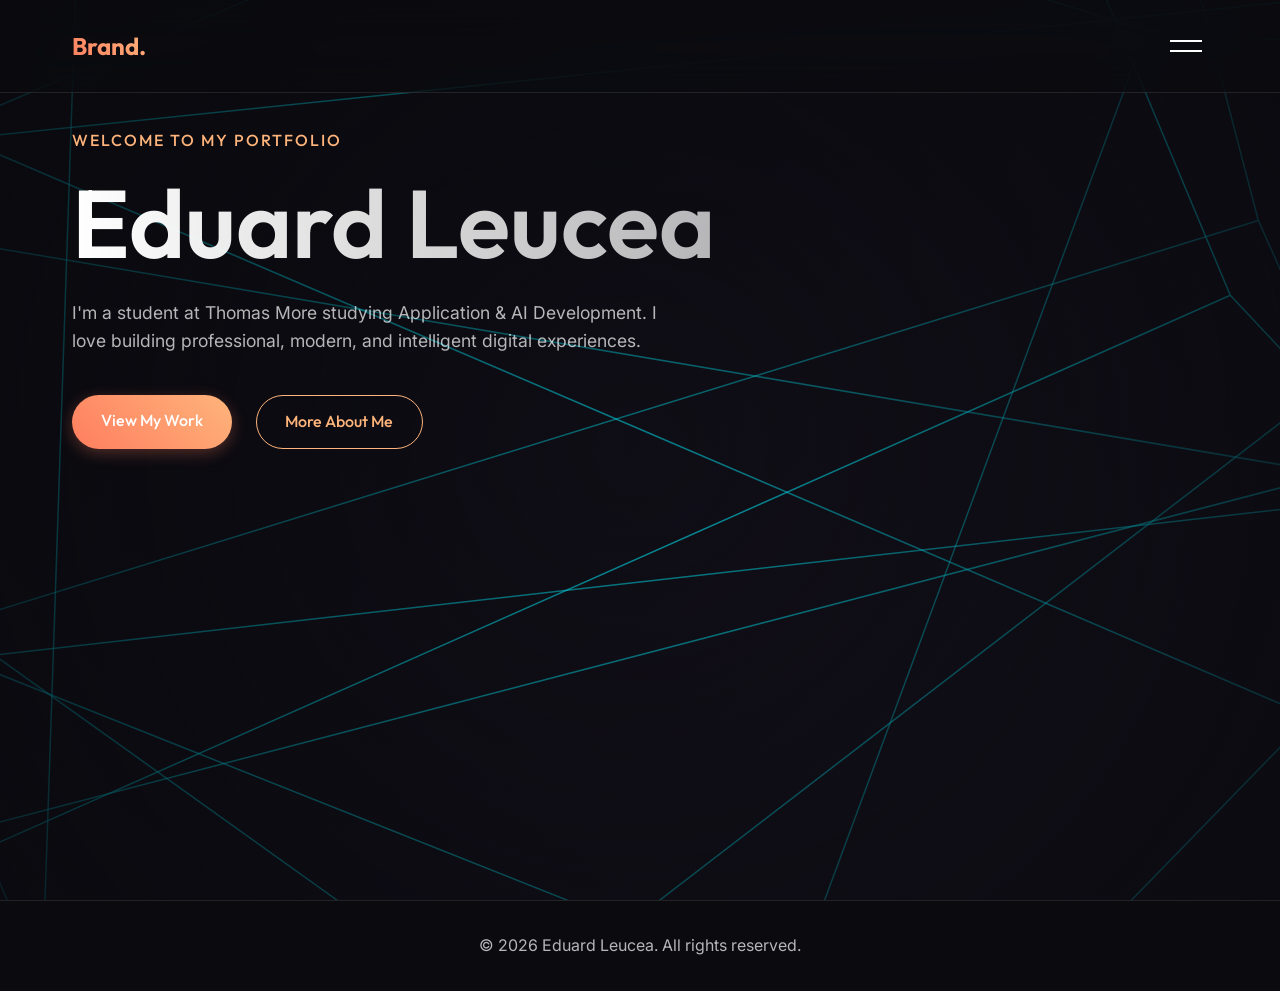
==== index.html @ afcef1eb "feat: replace custom cursor with interactive 3D cube background animation" ====
<!DOCTYPE html>
<html lang="en">

<head>
    <meta charset="UTF-8">
    <meta name="viewport" content="width=device-width, initial-scale=1.0">
    <title>Personal Portfolio</title>
    <!-- Google Fonts -->
    <link rel="preconnect" href="https://fonts.googleapis.com">
    <link rel="preconnect" href="https://fonts.gstatic.com" crossorigin>
    <link
        href="https://fonts.googleapis.com/css2?family=Outfit:wght@300;400;500;600;700&family=Inter:wght@400;500&display=swap"
        rel="stylesheet">
    <!-- CSS -->
    <link rel="stylesheet" href="gradient-bg.css">
    <link rel="stylesheet" href="style.css">
</head>

<body>
    <!-- Animated Background -->
    <div class="bg-overlay"></div>

    <nav class="glass-nav">
        <div class="nav-content">
            <span class="logo">Brand.</span>
            <button class="menu-toggle" aria-label="Toggle Menu">
                <span class="line"></span>
                <span class="line"></span>
            </button>
        </div>
    </nav>

    <!-- Fullscreen Menu Overlay -->
    <nav class="fullscreen-menu">
        <ul class="fullscreen-nav-links">
            <li><a href="./index.html" class="active">Home</a></li>
            <li><a href="./about.html">About Me</a></li>
            <li><a href="./projects.html">Projects</a></li>
            <li><a href="./cv.html">CV</a></li>
            <li><a href="./contact.html">Contact Me</a></li>
        </ul>
    </nav>

    <main>
        <!-- Cinematic Hero -->
        <section class="hero cinematic-hero">
            <div class="hero-content">
                <span class="hero-tagline">Welcome to my portfolio</span>
                <h1 class="hero-title">Eduard Leucea</h1>
                <p class="hero-description">I'm a student at Thomas More studying Application & AI Development. I love
                    building professional, modern, and intelligent digital experiences.</p>
                <div class="hero-actions">
                    <a href="./projects.html" class="btn btn-primary">View My Work</a>
                    <a href="./about.html" class="btn btn-secondary">More About Me</a>
                </div>
            </div>
        </section>
    </main>

    <footer class="glass-footer">
        <p>&copy; 2026 Eduard Leucea. All rights reserved.</p>
    </footer>

    <!-- Scripts -->
    <script>
        const menuToggle = document.querySelector('.menu-toggle');
        const fullscreenMenu = document.querySelector('.fullscreen-menu');

        if (menuToggle && fullscreenMenu) {
            menuToggle.addEventListener('click', () => {
                menuToggle.classList.toggle('active');
                fullscreenMenu.classList.toggle('active');
                document.body.classList.toggle('menu-open');
            });
        }
    </script>
    <!-- Custom Background Canvas and Collision Logic -->
    <script src="./background.js"></script>
</body>

</html>
---- gradient-bg.css ----
/* Background Canvas & Overlay */
#bg-canvas {
    position: fixed;
    top: 0;
    left: 0;
    width: 100vw;
    height: 100vh;
    z-index: 0;
    pointer-events: none;
    /* Soft fallback gradient */
    background: linear-gradient(135deg, #0a0a0f 0%, #15111c 100%);
}

.bg-overlay {
    position: fixed;
    top: 0;
    left: 0;
    width: 100vw;
    height: 100vh;
    z-index: 1;
    pointer-events: none;
    background: radial-gradient(circle at center, transparent 0%, rgba(10, 10, 15, 0.8) 100%);
}
---- style.css ----
:root {
    /* Warmer accent colors */
    --accent-primary: #ff7e5f;
    --accent-secondary: #feb47b;
    --text-main: #ffffff;
    --text-muted: rgba(255, 255, 255, 0.7);
    --bg-dark: #0a0a0f;

    /* Glassmorphism */
    --glass-bg: rgba(20, 20, 25, 0.4);
    --glass-border: rgba(255, 255, 255, 0.1);
    --glass-shadow: 0 8px 32px 0 rgba(0, 0, 0, 0.37);

    /* Typography */
    --font-heading: 'Outfit', sans-serif;
    --font-body: 'Inter', sans-serif;
}

* {
    margin: 0;
    padding: 0;
    box-sizing: border-box;
}

body {
    background-color: var(--bg-dark);
    color: var(--text-main);
    font-family: var(--font-body);
    line-height: 1.6;
    overflow-x: hidden;
    position: relative;
}

/* Typography Base */
h1,
h2,
h3,
h4,
.logo {
    font-family: var(--font-heading);
    font-weight: 600;
}

a {
    text-decoration: none;
    color: inherit;
    transition: all 0.3s ease;
}

/* Glass Panels */
.glass-panel {
    background: var(--glass-bg);
    backdrop-filter: blur(16px);
    -webkit-backdrop-filter: blur(16px);
    border: 1px solid var(--glass-border);
    border-radius: 24px;
    box-shadow: var(--glass-shadow);
    padding: 3rem;
    transition: transform 0.3s ease, border-color 0.3s ease;
}

.glass-panel:hover {
    border-color: rgba(255, 255, 255, 0.2);
}

/* Nav */
.glass-nav {
    position: fixed;
    top: 0;
    left: 0;
    width: 100%;
    z-index: 100;
    background: rgba(10, 10, 15, 0.5);
    backdrop-filter: blur(20px);
    border-bottom: 1px solid var(--glass-border);
}

.nav-content {
    max-width: 1200px;
    margin: 0 auto;
    padding: 1.5rem 2rem;
    display: flex;
    justify-content: space-between;
    align-items: center;
}

.logo {
    font-size: 1.5rem;
    font-weight: 700;
    background: linear-gradient(45deg, var(--accent-primary), var(--accent-secondary));
    -webkit-background-clip: text;
    background-clip: text;
    -webkit-text-fill-color: transparent;
}

/* Menu Toggle Button */
.menu-toggle {
    display: flex;
    flex-direction: column;
    justify-content: center;
    align-items: center;
    width: 44px;
    height: 44px;
    background: transparent;
    border: none;
    cursor: pointer;
    z-index: 1000;
    gap: 8px;
}

.menu-toggle .line {
    width: 32px;
    height: 2px;
    background-color: var(--text-main);
    transition: transform 0.4s cubic-bezier(0.4, 0, 0.2, 1), background-color 0.3s ease;
    transform-origin: center;
}

.menu-toggle:hover .line:first-child {
    transform: translateY(-2px);
}

.menu-toggle:hover .line:last-child {
    transform: translateY(2px);
}

.menu-toggle.active .line {
    background-color: var(--accent-primary);
}

.menu-toggle.active .line:first-child {
    transform: translateY(5px) rotate(45deg);
}

.menu-toggle.active .line:last-child {
    transform: translateY(-5px) rotate(-45deg);
}

/* Fullscreen Menu */
.fullscreen-menu {
    position: fixed;
    top: 0;
    left: 0;
    width: 100%;
    height: 100vh;
    background: rgba(10, 10, 15, 0.98);
    backdrop-filter: blur(25px);
    -webkit-backdrop-filter: blur(25px);
    z-index: 99;
    display: flex;
    align-items: center;
    justify-content: center;
    opacity: 0;
    visibility: hidden;
    transition: opacity 0.5s ease, visibility 0.5s ease;
}

.fullscreen-menu.active {
    opacity: 1;
    visibility: visible;
}

.fullscreen-nav-links {
    list-style: none;
    text-align: center;
    display: flex;
    flex-direction: column;
    gap: 3rem;
}

.fullscreen-nav-links a {
    font-size: 3.5rem;
    font-family: var(--font-heading);
    font-weight: 700;
    color: var(--text-main);
    text-transform: uppercase;
    letter-spacing: 2px;
    position: relative;
    display: inline-block;
    transition: transform 0.4s cubic-bezier(0.4, 0, 0.2, 1), color 0.3s ease;
}

.fullscreen-nav-links a:hover,
.fullscreen-nav-links a.active {
    color: var(--accent-secondary);
    transform: translateY(-5px) scale(1.05);
}

.fullscreen-nav-links a.active {
    text-decoration: underline;
    text-decoration-color: var(--accent-primary);
    text-underline-offset: 8px;
}

/* Prevent scroll when menu open */
body.menu-open {
    overflow: hidden;
}

/* Buttons */
.btn {
    display: inline-block;
    padding: 0.8rem 1.8rem;
    border-radius: 50px;
    font-weight: 500;
    font-family: var(--font-heading);
    cursor: pointer;
}

.btn-primary {
    background: linear-gradient(45deg, var(--accent-primary), var(--accent-secondary));
    color: #fff;
    border: none;
    box-shadow: 0 4px 15px rgba(255, 126, 95, 0.3);
}

.btn-primary:hover {
    transform: translateY(-2px);
    box-shadow: 0 6px 20px rgba(255, 126, 95, 0.5);
}

.btn-secondary {
    background: transparent;
    border: 1px solid var(--accent-secondary);
    color: var(--accent-secondary);
}

.btn-secondary:hover {
    background: rgba(254, 180, 123, 0.1);
    transform: translateY(-2px);
}

.btn-large {
    padding: 1rem 2.5rem;
    font-size: 1.1rem;
}

/* Main Layout */
main {
    max-width: 1200px;
    margin: 0 auto;
    padding: 0 2rem;
    position: relative;
    z-index: 10;
}

.section-header {
    margin-bottom: 3rem;
    text-align: center;
}

.section-header h2 {
    font-size: 2.5rem;
    margin-bottom: 0.5rem;
}

.underline {
    height: 3px;
    width: 60px;
    background: linear-gradient(90deg, var(--accent-primary), var(--accent-secondary));
    margin: 0 auto;
    border-radius: 3px;
}

/* Hero Section */
.hero {
    min-height: 100vh;
    display: flex;
    align-items: flex-start;
    justify-content: flex-start;
    padding-top: 8rem;
}

.hero-content {
    max-width: 800px;
    text-align: left;
}

.hero-tagline {
    display: block;
    color: var(--accent-secondary);
    font-family: var(--font-heading);
    font-weight: 500;
    letter-spacing: 2px;
    margin-bottom: 1rem;
    text-transform: uppercase;
}

.hero-title {
    font-size: clamp(3.5rem, 8vw, 6rem);
    line-height: 1.1;
    margin-bottom: 1.5rem;
    background: linear-gradient(to right, #ffffff, var(--text-muted));
    -webkit-background-clip: text;
    background-clip: text;
    -webkit-text-fill-color: transparent;
}

.hero-description {
    font-size: 1.1rem;
    color: var(--text-muted);
    margin-bottom: 2.5rem;
    max-width: 600px;
}

.hero-actions {
    display: flex;
    gap: 1.5rem;
    justify-content: flex-start;
}

/* Highlight Strip */
.highlight-strip {
    display: flex;
    justify-content: space-around;
    padding: 2rem;
    margin: -3rem auto 5rem;
    max-width: 900px;
    border-radius: 16px;
    position: relative;
    z-index: 20;
}

.stat {
    text-align: center;
}

.stat-number {
    display: block;
    font-size: 2.5rem;
    font-family: var(--font-heading);
    font-weight: 700;
    color: var(--accent-secondary);
}

.stat-label {
    font-size: 0.9rem;
    color: var(--text-muted);
    text-transform: uppercase;
    letter-spacing: 1px;
}

/* Elevated About Section */
.elevated-section {
    padding: 6rem 0;
}

.about-content {
    display: grid;
    grid-template-columns: 1fr 1fr;
    gap: 4rem;
    align-items: center;
}

.about-text h3 {
    font-size: 2rem;
    margin-bottom: 1.5rem;
    color: #fff;
}

.about-text p {
    color: var(--text-muted);
    margin-bottom: 1rem;
}

.about-image-placeholder {
    aspect-ratio: 4/5;
    background: linear-gradient(135deg, rgba(255, 126, 95, 0.2) 0%, rgba(254, 180, 123, 0.2) 100%);
    border-radius: 16px;
    border: 1px solid var(--glass-border);
    display: flex;
    align-items: center;
    justify-content: center;
    color: var(--accent-secondary);
    font-family: var(--font-heading);
    font-size: 1.2rem;
}

/* Projects Grid */
.projects {
    padding: 6rem 0;
}

.projects-grid {
    display: grid;
    grid-template-columns: repeat(auto-fit, minmax(300px, 1fr));
    gap: 2.5rem;
}

.project-card {
    padding: 0;
    overflow: hidden;
    display: flex;
    flex-direction: column;
}

.project-card:hover {
    transform: translateY(-10px);
}

.project-image {
    height: 200px;
    width: 100%;
}

.project-info {
    padding: 2rem;
    flex-grow: 1;
    display: flex;
    flex-direction: column;
}

.project-info h3 {
    font-size: 1.5rem;
    margin-bottom: 0.5rem;
}

.project-info p {
    color: var(--text-muted);
    font-size: 0.95rem;
    margin-bottom: 1.5rem;
    flex-grow: 1;
}

.project-link {
    color: var(--accent-secondary);
    font-family: var(--font-heading);
    font-weight: 500;
    font-size: 0.9rem;
}

.project-link:hover {
    color: var(--accent-primary);
}

/* Contact Block */
.contact {
    padding-bottom: 8rem;
}

.contact-block {
    text-align: center;
    max-width: 700px;
    margin: 0 auto;
    padding: 4rem 2rem;
}

.contact-block h2 {
    font-size: 2.5rem;
    margin-bottom: 1rem;
}

.contact-block p {
    color: var(--text-muted);
    font-size: 1.1rem;
}

/* Contact Form */
.contact-form {
    margin-top: 3rem;
    text-align: left;
    display: flex;
    flex-direction: column;
    gap: 1.5rem;
}

.form-group {
    display: flex;
    flex-direction: column;
    gap: 0.5rem;
}

.form-group label {
    font-family: var(--font-heading);
    font-weight: 500;
    color: var(--text-main);
    font-size: 0.95rem;
}

.form-group input,
.form-group textarea {
    width: 100%;
    padding: 1rem;
    background: rgba(255, 255, 255, 0.05);
    border: 1px solid var(--glass-border);
    border-radius: 12px;
    color: var(--text-main);
    font-family: var(--font-body);
    font-size: 1rem;
    transition: border-color 0.3s ease, background 0.3s ease;
}

.form-group input:focus,
.form-group textarea:focus {
    outline: none;
    border-color: var(--accent-primary);
    background: rgba(255, 255, 255, 0.1);
}

.form-group input::placeholder,
.form-group textarea::placeholder {
    color: var(--text-muted);
    opacity: 0.5;
}

.form-feedback {
    margin-top: 1rem;
    font-size: 0.95rem;
    font-weight: 500;
    text-align: center;
    min-height: 1.5rem;
}

.form-feedback.success {
    color: #4ade80;
}

.form-feedback.error {
    color: #f87171;
}

#contact-submit {
    margin-top: 1rem;
    width: 100%;
}

/* Footer */
.glass-footer {
    text-align: center;
    padding: 2rem;
    border-top: 1px solid var(--glass-border);
    position: relative;
    z-index: 10;
    color: var(--text-muted);
}

/* CV Section */
.cv-section {
    padding: 10rem 0 4rem;
}

.cv-container {
    max-width: 900px;
    margin: 0 auto;
}

.cv-header {
    display: flex;
    justify-content: space-between;
    align-items: center;
    margin-bottom: 3rem;
    border-bottom: 2px solid var(--glass-border);
    padding-bottom: 2rem;
}

.cv-header h1 {
    font-size: 3rem;
    background: linear-gradient(to right, #ffffff, var(--text-muted));
    -webkit-background-clip: text;
    background-clip: text;
    -webkit-text-fill-color: transparent;
}

.cv-grid {
    display: grid;
    grid-template-columns: 1fr 2fr;
    gap: 4rem;
}

.cv-column h3 {
    font-size: 1.5rem;
    margin-bottom: 1.5rem;
    color: var(--accent-primary);
    border-bottom: 1px solid var(--glass-border);
    padding-bottom: 0.5rem;
}

.cv-item {
    margin-bottom: 2rem;
}

.cv-item h4 {
    font-size: 1.2rem;
    color: var(--text-main);
}

.cv-item span.date {
    display: block;
    font-size: 0.9rem;
    color: var(--accent-secondary);
    margin-bottom: 0.5rem;
}

.cv-item p,
.cv-item ul {
    color: var(--text-muted);
    font-size: 0.95rem;
}

.cv-item ul {
    list-style-position: inside;
    margin-top: 0.5rem;
}

/* Page Headers (About, Projects, Contact) */
.page-header {
    padding-top: 10rem;
    padding-bottom: 2rem;
    text-align: center;
}

.page-header h1 {
    font-size: 3.5rem;
    margin-bottom: 0.5rem;
    background: linear-gradient(to right, #ffffff, var(--text-muted));
    -webkit-background-clip: text;
    background-clip: text;
    -webkit-text-fill-color: transparent;
}

/* Responsive */
@media (max-width: 768px) {
    .fullscreen-nav-links a {
        font-size: 2.5rem;
    }

    .hero-actions {
        flex-direction: column;
    }

    .highlight-strip {
        flex-direction: column;
        gap: 2rem;
    }

    .about-content {
        grid-template-columns: 1fr;
    }

    .glass-panel {
        padding: 2rem;
    }
}
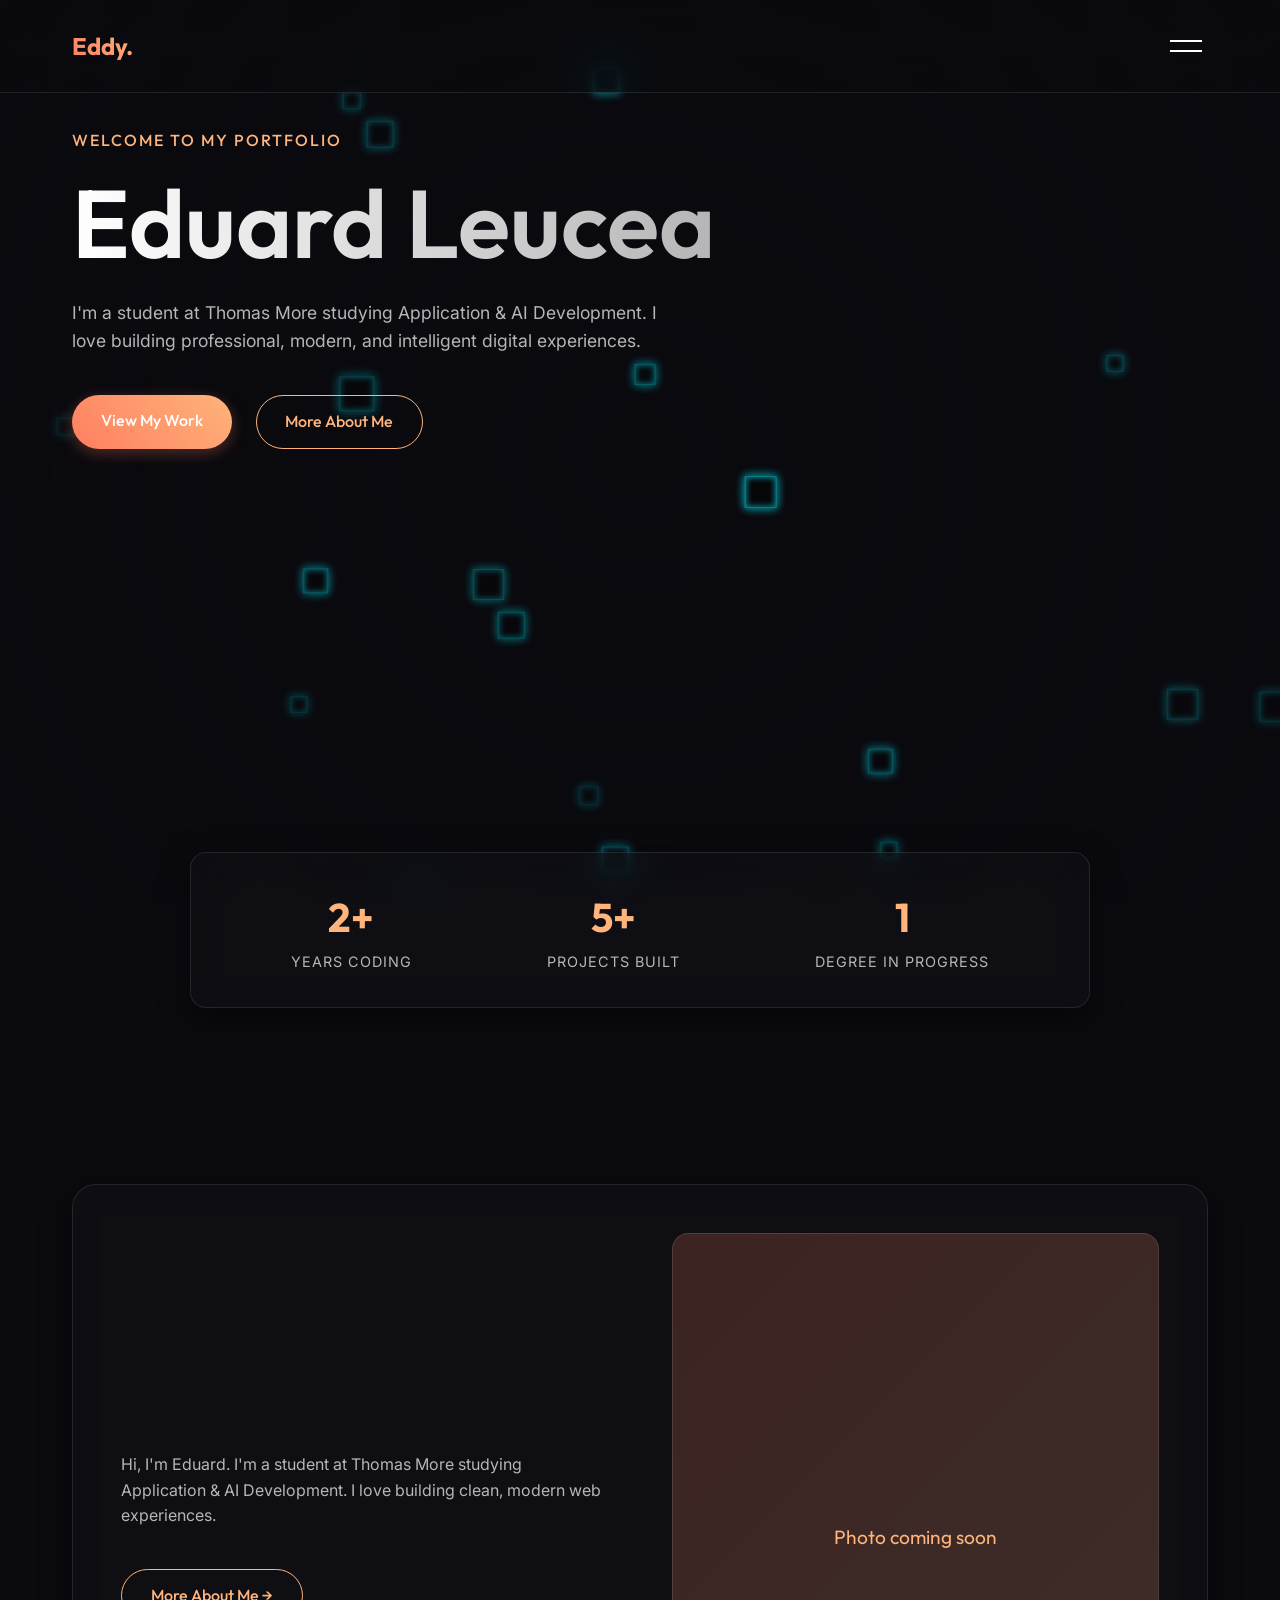
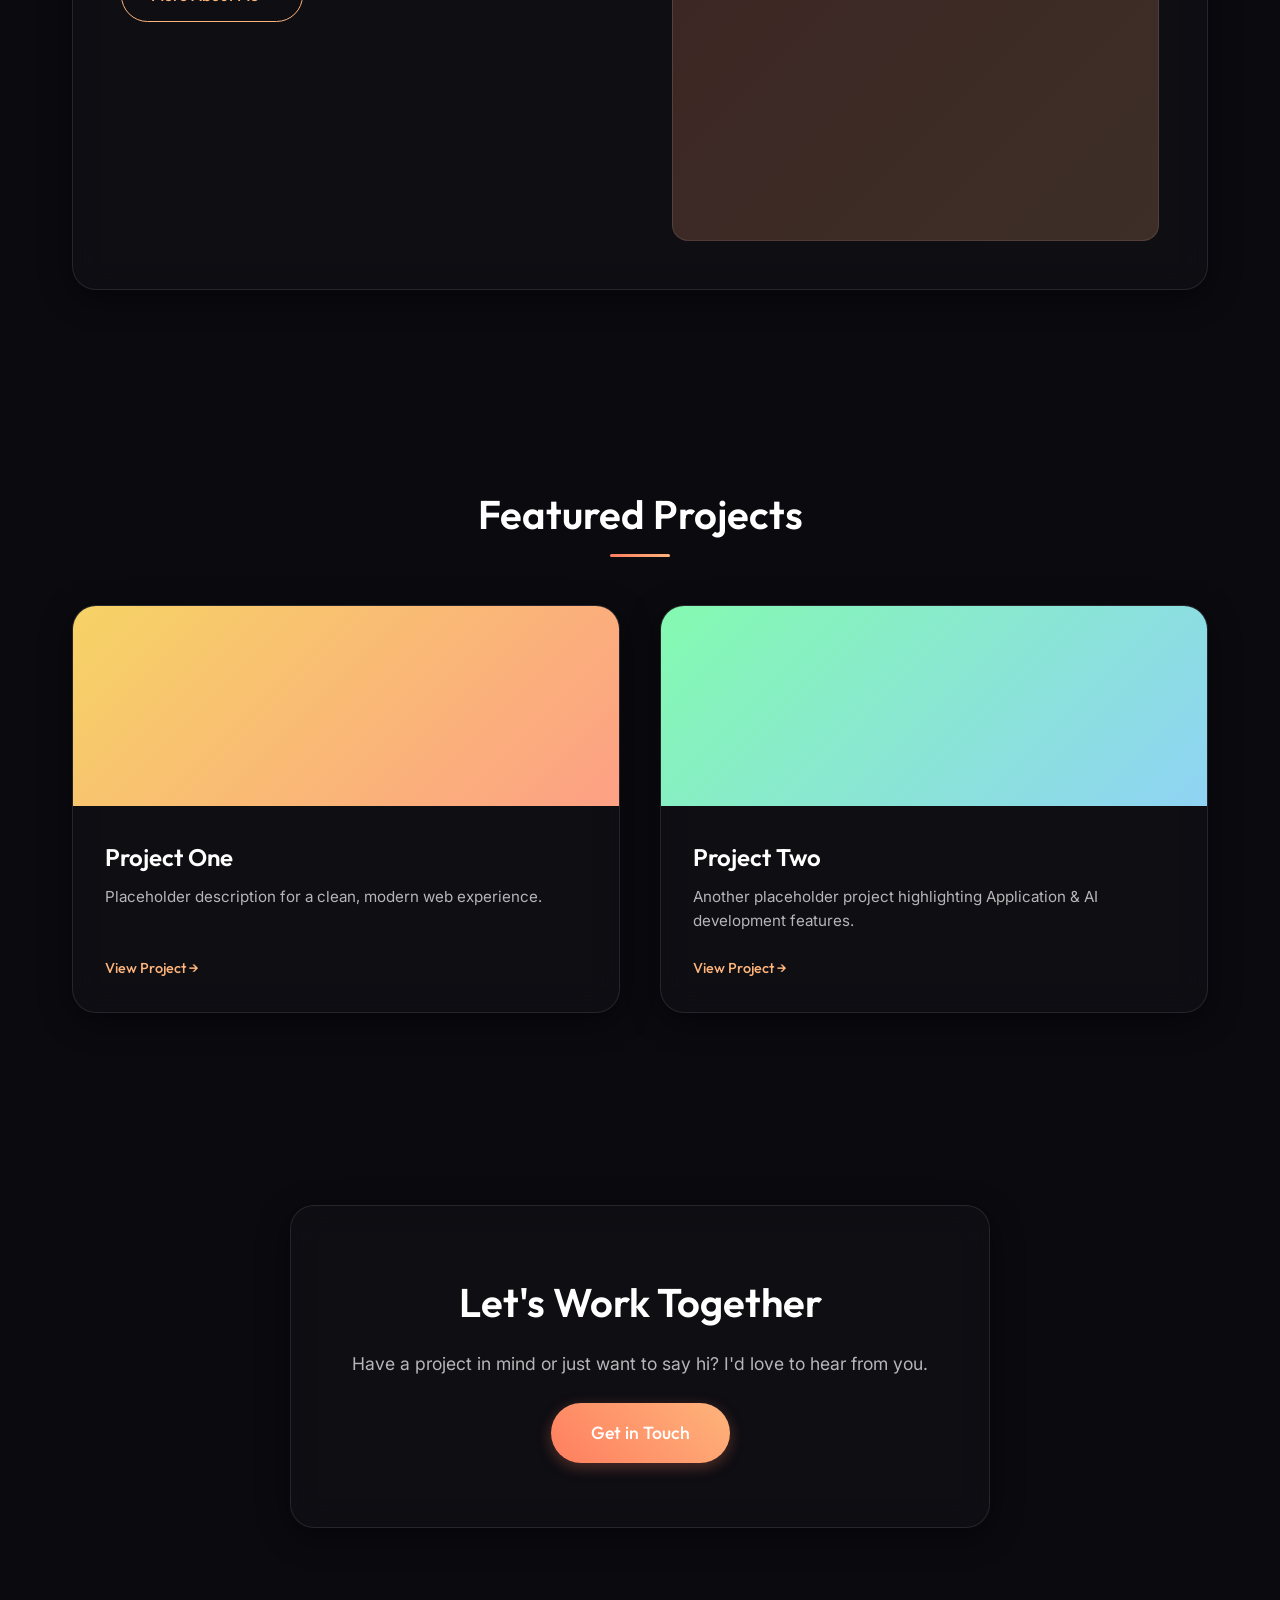
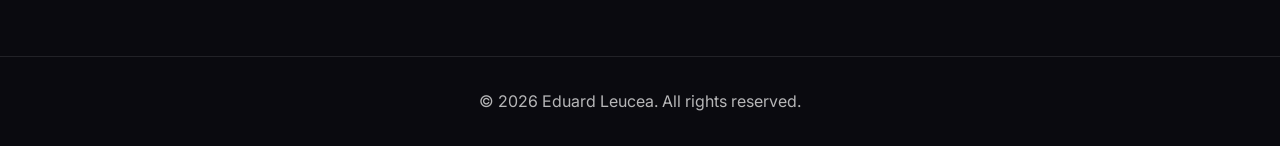
==== commit 865f16dc: "feat: update branding and add highlight, about, project, and contact sections to index page" ====
--- a/index.html
+++ b/index.html
@@ -22,7 +22,7 @@
 
     <nav class="glass-nav">
         <div class="nav-content">
-            <span class="logo">Brand.</span>
+            <span class="logo">Eddy.</span>
             <button class="menu-toggle" aria-label="Toggle Menu">
                 <span class="line"></span>
                 <span class="line"></span>
@@ -55,6 +55,72 @@
                 </div>
             </div>
         </section>
+
+        <!-- Highlight Strip -->
+        <section class="highlight-strip glass-panel">
+            <div class="stat">
+                <span class="stat-number">2+</span>
+                <span class="stat-label">Years Coding</span>
+            </div>
+            <div class="stat">
+                <span class="stat-number">5+</span>
+                <span class="stat-label">Projects Built</span>
+            </div>
+            <div class="stat">
+                <span class="stat-number">1</span>
+                <span class="stat-label">Degree in Progress</span>
+            </div>
+        </section>
+
+        <!-- Elevated About Section -->
+        <section class="about elevated-section">
+            <div class="about-content glass-panel">
+                <div class="about-text">
+                    <p>Hi, I'm Eduard. I'm a student at Thomas More studying Application & AI Development. I love building clean, modern web experiences.</p>
+                    <a href="./about.html" class="btn btn-secondary" style="margin-top: 1.5rem;">More About Me →</a>
+                </div>
+                <div class="about-image-placeholder">
+                    <span>Photo coming soon</span>
+                </div>
+            </div>
+        </section>
+
+        <!-- Richer Project Cards -->
+        <section class="projects">
+            <div class="section-header">
+                <h2>Featured Projects</h2>
+                <div class="underline"></div>
+            </div>
+            <div class="projects-grid">
+                <article class="project-card glass-panel">
+                    <div class="project-image" style="background: linear-gradient(135deg, #f6d365 0%, #fda085 100%);">
+                    </div>
+                    <div class="project-info">
+                        <h3>Project One</h3>
+                        <p>Placeholder description for a clean, modern web experience.</p>
+                        <a href="./projects.html" class="project-link">View Project →</a>
+                    </div>
+                </article>
+                <article class="project-card glass-panel">
+                    <div class="project-image" style="background: linear-gradient(135deg, #84fab0 0%, #8fd3f4 100%);">
+                    </div>
+                    <div class="project-info">
+                        <h3>Project Two</h3>
+                        <p>Another placeholder project highlighting Application & AI development features.</p>
+                        <a href="./projects.html" class="project-link">View Project →</a>
+                    </div>
+                </article>
+            </div>
+        </section>
+
+        <!-- Cleaner Contact Block -->
+        <section class="contact elevated-section">
+            <div class="contact-block glass-panel">
+                <h2>Let's Work Together</h2>
+                <p>Have a project in mind or just want to say hi? I'd love to hear from you.</p>
+                <a href="./contact.html" class="btn btn-primary btn-large" style="display: inline-block; margin-top: 1.5rem; text-decoration: none;">Get in Touch</a>
+            </div>
+        </section>
     </main>
 
     <footer class="glass-footer">
--- a/style.css
+++ b/style.css
@@ -640,4 +640,56 @@
     .glass-panel {
         padding: 2rem;
     }
+}
+
+/* Background Falling Cubes */
+.falling-cube-wrapper {
+    position: absolute; /* Controlled by translate3d */
+    pointer-events: none;
+    transform-style: preserve-3d;
+    will-change: transform;
+    /* Opacity set dynamically in JS */
+    transition: opacity 0.3s ease;
+}
+
+.cube-scaler {
+    width: 100%;
+    height: 100%;
+    transform-style: preserve-3d;
+    /* Smooth zoom on touch */
+    transition: transform 0.3s cubic-bezier(0.175, 0.885, 0.32, 1.275);
+}
+
+.falling-cube-wrapper.pulsing .cube-scaler {
+    transform: scale(2.0); /* Pulse expansion size */
+}
+
+.cube-rotator {
+    width: 100%;
+    height: 100%;
+    position: relative;
+    transform-style: preserve-3d;
+    animation: rotateCube linear infinite;
+}
+
+.cube-face {
+    position: absolute;
+    width: 100%;
+    height: 100%;
+    border: 1.5px solid #00f0ff;
+    box-shadow: 0 0 10px #00f0ff, inset 0 0 6px #00f0ff;
+    background: rgba(0, 0, 0, 0.4);
+}
+
+/* 3D Sides positioned dynamically based on size */
+.cube-face.front  { transform: rotateY(0deg) translateZ(var(--tz)); }
+.cube-face.back   { transform: rotateY(180deg) translateZ(var(--tz)); }
+.cube-face.right  { transform: rotateY(90deg) translateZ(var(--tz)); }
+.cube-face.left   { transform: rotateY(-90deg) translateZ(var(--tz)); }
+.cube-face.top    { transform: rotateX(90deg) translateZ(var(--tz)); }
+.cube-face.bottom { transform: rotateX(-90deg) translateZ(var(--tz)); }
+
+@keyframes rotateCube {
+    0% { transform: rotateX(0deg) rotateY(0deg); }
+    100% { transform: rotateX(360deg) rotateY(360deg); }
 }
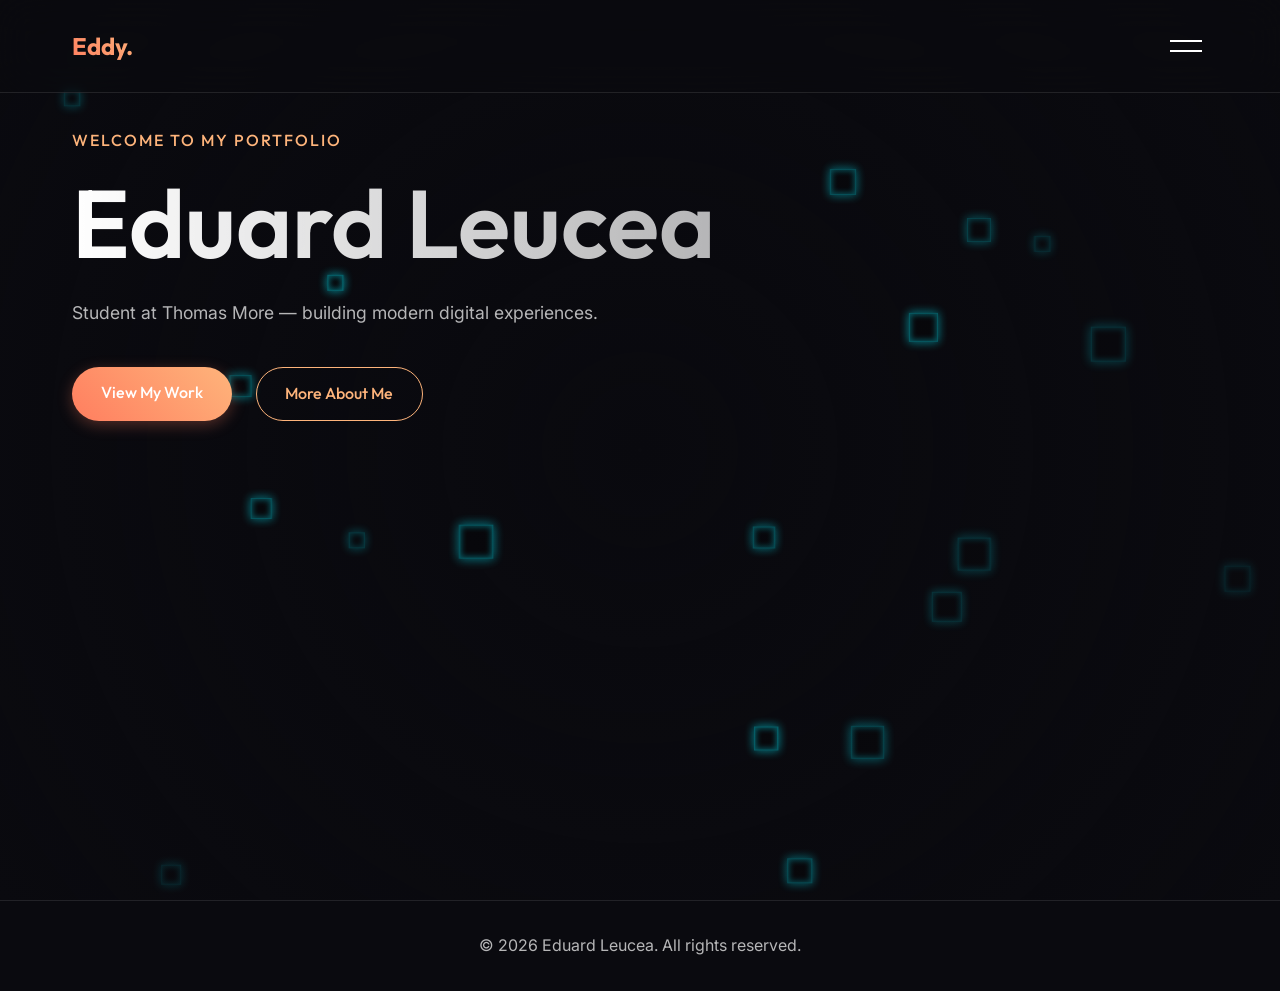
==== commit faf5dd3d: "refactor: simplify hero section and remove redundant content blocks from index page" ====
--- a/index.html
+++ b/index.html
@@ -45,80 +45,13 @@
         <!-- Cinematic Hero -->
         <section class="hero cinematic-hero">
             <div class="hero-content">
-                <span class="hero-tagline">Welcome to my portfolio</span>
+                <span class="hero-tagline">WELCOME TO MY PORTFOLIO</span>
                 <h1 class="hero-title">Eduard Leucea</h1>
-                <p class="hero-description">I'm a student at Thomas More studying Application & AI Development. I love
-                    building professional, modern, and intelligent digital experiences.</p>
+                <p class="hero-description">Student at Thomas More — building modern digital experiences.</p>
                 <div class="hero-actions">
                     <a href="./projects.html" class="btn btn-primary">View My Work</a>
                     <a href="./about.html" class="btn btn-secondary">More About Me</a>
                 </div>
-            </div>
-        </section>
-
-        <!-- Highlight Strip -->
-        <section class="highlight-strip glass-panel">
-            <div class="stat">
-                <span class="stat-number">2+</span>
-                <span class="stat-label">Years Coding</span>
-            </div>
-            <div class="stat">
-                <span class="stat-number">5+</span>
-                <span class="stat-label">Projects Built</span>
-            </div>
-            <div class="stat">
-                <span class="stat-number">1</span>
-                <span class="stat-label">Degree in Progress</span>
-            </div>
-        </section>
-
-        <!-- Elevated About Section -->
-        <section class="about elevated-section">
-            <div class="about-content glass-panel">
-                <div class="about-text">
-                    <p>Hi, I'm Eduard. I'm a student at Thomas More studying Application & AI Development. I love building clean, modern web experiences.</p>
-                    <a href="./about.html" class="btn btn-secondary" style="margin-top: 1.5rem;">More About Me →</a>
-                </div>
-                <div class="about-image-placeholder">
-                    <span>Photo coming soon</span>
-                </div>
-            </div>
-        </section>
-
-        <!-- Richer Project Cards -->
-        <section class="projects">
-            <div class="section-header">
-                <h2>Featured Projects</h2>
-                <div class="underline"></div>
-            </div>
-            <div class="projects-grid">
-                <article class="project-card glass-panel">
-                    <div class="project-image" style="background: linear-gradient(135deg, #f6d365 0%, #fda085 100%);">
-                    </div>
-                    <div class="project-info">
-                        <h3>Project One</h3>
-                        <p>Placeholder description for a clean, modern web experience.</p>
-                        <a href="./projects.html" class="project-link">View Project →</a>
-                    </div>
-                </article>
-                <article class="project-card glass-panel">
-                    <div class="project-image" style="background: linear-gradient(135deg, #84fab0 0%, #8fd3f4 100%);">
-                    </div>
-                    <div class="project-info">
-                        <h3>Project Two</h3>
-                        <p>Another placeholder project highlighting Application & AI development features.</p>
-                        <a href="./projects.html" class="project-link">View Project →</a>
-                    </div>
-                </article>
-            </div>
-        </section>
-
-        <!-- Cleaner Contact Block -->
-        <section class="contact elevated-section">
-            <div class="contact-block glass-panel">
-                <h2>Let's Work Together</h2>
-                <p>Have a project in mind or just want to say hi? I'd love to hear from you.</p>
-                <a href="./contact.html" class="btn btn-primary btn-large" style="display: inline-block; margin-top: 1.5rem; text-decoration: none;">Get in Touch</a>
             </div>
         </section>
     </main>
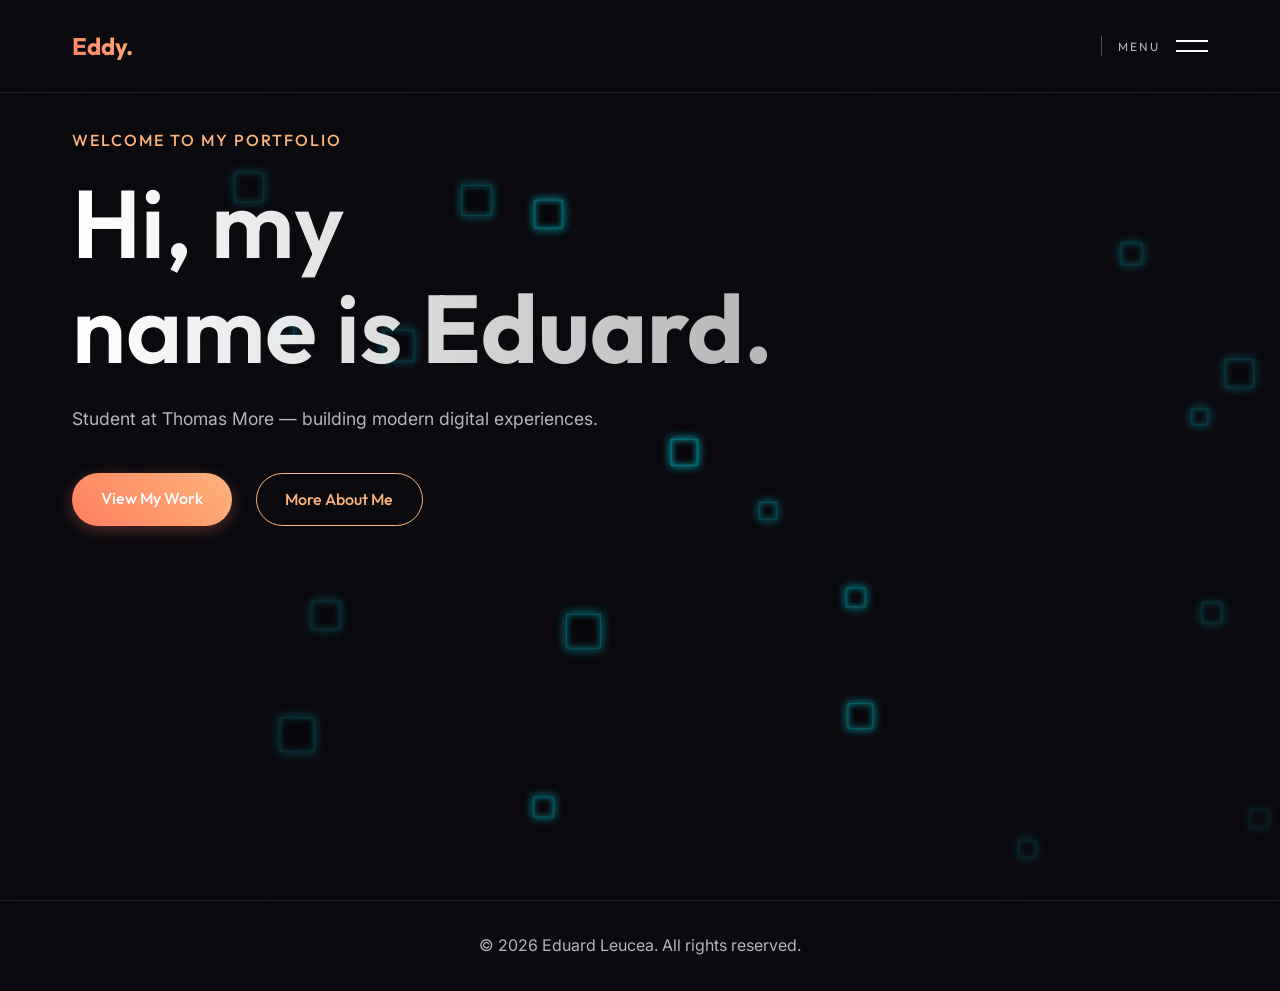
==== commit dd306cd1: "feat: redesign navigation menu toggle with label and update hero section title" ====
--- a/index.html
+++ b/index.html
@@ -24,8 +24,12 @@
         <div class="nav-content">
             <span class="logo">Eddy.</span>
             <button class="menu-toggle" aria-label="Toggle Menu">
-                <span class="line"></span>
-                <span class="line"></span>
+                <span class="menu-divider"></span>
+                <span class="menu-label">MENU</span>
+                <div class="hamburger-lines">
+                    <span class="line"></span>
+                    <span class="line"></span>
+                </div>
             </button>
         </div>
     </nav>
@@ -46,7 +50,7 @@
         <section class="hero cinematic-hero">
             <div class="hero-content">
                 <span class="hero-tagline">WELCOME TO MY PORTFOLIO</span>
-                <h1 class="hero-title">Eduard Leucea</h1>
+                <h1 class="hero-title">Hi, my<br>name is <span style="color: var(--accent-secondary); font-weight: 700;">Eduard.</span></h1>
                 <p class="hero-description">Student at Thomas More — building modern digital experiences.</p>
                 <div class="hero-actions">
                     <a href="./projects.html" class="btn btn-primary">View My Work</a>
--- a/style.css
+++ b/style.css
@@ -96,16 +96,37 @@
 /* Menu Toggle Button */
 .menu-toggle {
     display: flex;
-    flex-direction: column;
+    flex-direction: row;
     justify-content: center;
     align-items: center;
-    width: 44px;
     height: 44px;
     background: transparent;
     border: none;
     cursor: pointer;
     z-index: 1000;
+    gap: 16px;
+}
+
+.menu-divider {
+    width: 1px;
+    height: 20px;
+    background-color: rgba(255, 255, 255, 0.3);
+}
+
+.menu-label {
+    text-transform: uppercase;
+    font-size: 0.75rem;
+    letter-spacing: 2px;
+    color: rgba(255, 255, 255, 0.7);
+    font-family: 'Outfit', sans-serif;
+    pointer-events: none;
+}
+
+.hamburger-lines {
+    display: flex;
+    flex-direction: column;
     gap: 8px;
+    pointer-events: none;
 }
 
 .menu-toggle .line {
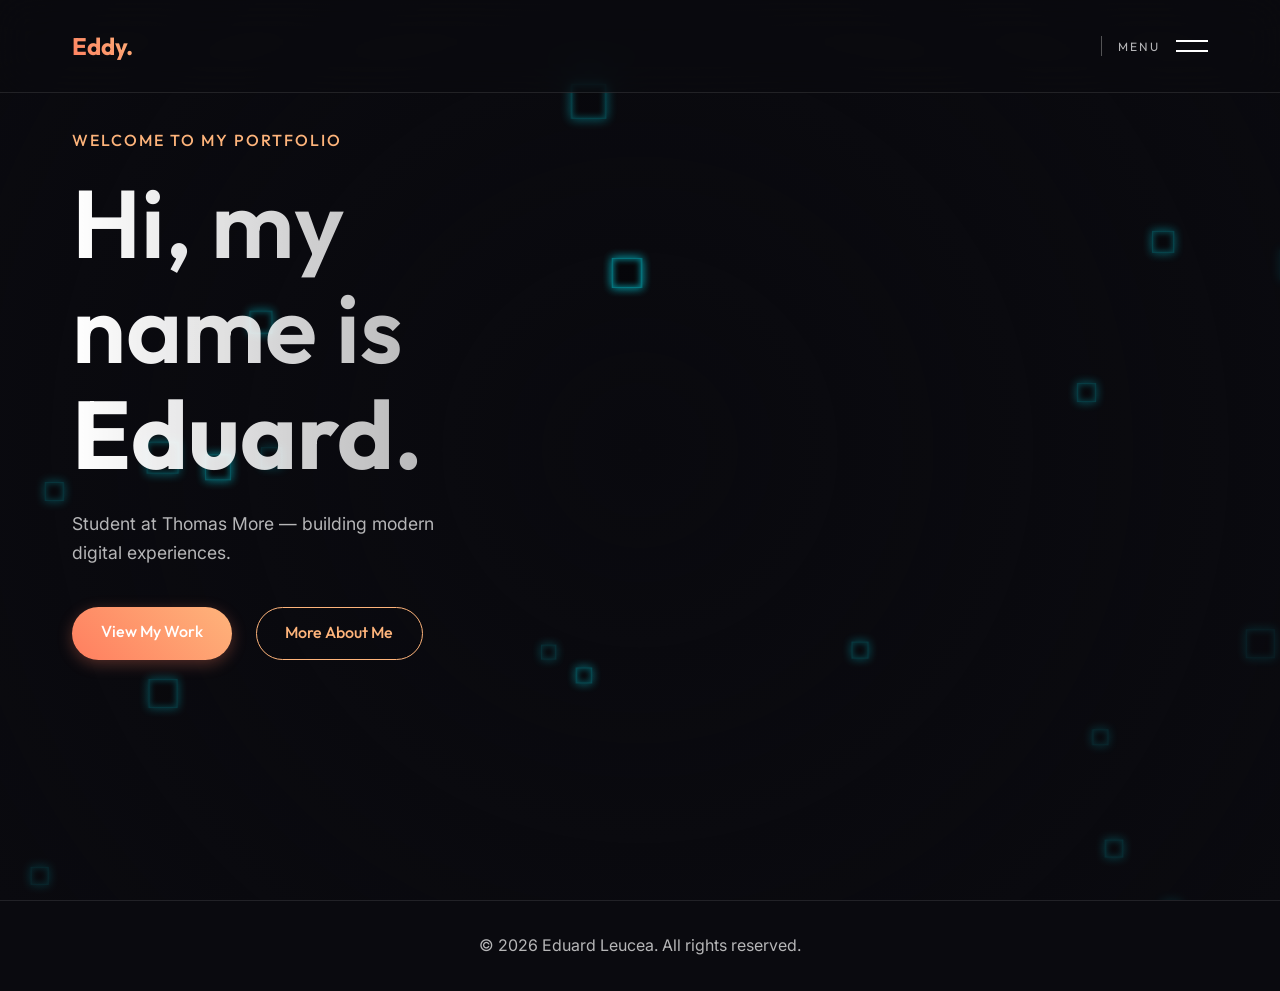
==== commit b7f254b4: "feat: add dynamic Discord status display to hero section using Lanyard API" ====
--- a/index.html
+++ b/index.html
@@ -49,12 +49,26 @@
         <!-- Cinematic Hero -->
         <section class="hero cinematic-hero">
             <div class="hero-content">
-                <span class="hero-tagline">WELCOME TO MY PORTFOLIO</span>
-                <h1 class="hero-title">Hi, my<br>name is <span style="color: var(--accent-secondary); font-weight: 700;">Eduard.</span></h1>
-                <p class="hero-description">Student at Thomas More — building modern digital experiences.</p>
-                <div class="hero-actions">
-                    <a href="./projects.html" class="btn btn-primary">View My Work</a>
-                    <a href="./about.html" class="btn btn-secondary">More About Me</a>
+                <div class="hero-left">
+                    <span class="hero-tagline">WELCOME TO MY PORTFOLIO</span>
+                    <h1 class="hero-title">Hi, my<br>name is <span style="color: var(--accent-secondary); font-weight: 700;">Eduard.</span></h1>
+                    <p class="hero-description">Student at Thomas More — building modern digital experiences.</p>
+                    <div class="hero-actions">
+                        <a href="./projects.html" class="btn btn-primary">View My Work</a>
+                        <a href="./about.html" class="btn btn-secondary">More About Me</a>
+                    </div>
+                </div>
+
+                <div class="hero-right" id="discord-card-container" style="display: none; opacity: 0; transition: opacity 0.5s ease;">
+                    <div class="discord-card glass-panel">
+                        <div class="discord-status-header">
+                            <span class="status-dot tooltip" id="discord-dot"></span>
+                            <span class="discord-username" id="discord-text">Eduard — Fetching...</span>
+                        </div>
+                        <div class="discord-activity" id="discord-activity" style="display: none;">
+                            <!-- Activity is injected here dynamically -->
+                        </div>
+                    </div>
                 </div>
             </div>
         </section>
@@ -77,6 +91,9 @@
             });
         }
     </script>
+    <!-- Custom Lanyard Display -->
+    <script src="./lanyard.js"></script>
+    
     <!-- Custom Background Canvas and Collision Logic -->
     <script src="./background.js"></script>
 </body>
--- a/style.css
+++ b/style.css
@@ -713,4 +713,96 @@
 @keyframes rotateCube {
     0% { transform: rotateX(0deg) rotateY(0deg); }
     100% { transform: rotateX(360deg) rotateY(360deg); }
+}
+
+/* Lanyard Status & Hero 2-Column */
+.cinematic-hero .hero-content {
+    display: grid;
+    grid-template-columns: 1fr 1fr;
+    gap: 4rem;
+    align-items: center;
+    width: 100%;
+}
+
+.hero-left {
+    text-align: left;
+    display: flex;
+    flex-direction: column;
+    align-items: flex-start;
+}
+
+.hero-left .hero-actions {
+    justify-content: flex-start;
+}
+
+.hero-right {
+    display: flex;
+    justify-content: flex-end;
+}
+
+.discord-card {
+    padding: 1.5rem;
+    border-radius: 16px;
+    width: 100%;
+    max-width: 350px;
+    pointer-events: none; /* Requested */
+    display: flex;
+    flex-direction: column;
+    gap: 1rem;
+}
+
+.discord-status-header {
+    display: flex;
+    align-items: center;
+    gap: 0.75rem;
+}
+
+.status-dot {
+    width: 12px;
+    height: 12px;
+    border-radius: 50%;
+    background-color: #747f8d; /* default offline */
+    box-shadow: 0 0 0 0 rgba(116, 127, 141, 0.7);
+    animation: pulseDot 2s infinite;
+}
+
+.discord-username {
+    font-family: 'Outfit', sans-serif;
+    font-weight: 500;
+    color: var(--text-main);
+    font-size: 1rem;
+}
+
+.discord-activity {
+    font-size: 0.9rem;
+    color: var(--text-muted);
+    line-height: 1.4;
+    display: flex;
+    align-items: flex-start;
+    gap: 0.75rem;
+    padding-top: 0.5rem;
+    border-top: 1px solid rgba(255, 255, 255, 0.05);
+}
+
+@keyframes pulseDot {
+    0% { transform: scale(0.95); box-shadow: 0 0 0 0 var(--dot-color, rgba(255, 255, 255, 0.7)); }
+    70% { transform: scale(1); box-shadow: 0 0 0 10px rgba(0, 0, 0, 0); }
+    100% { transform: scale(0.95); box-shadow: 0 0 0 0 rgba(0, 0, 0, 0); }
+}
+
+@media (max-width: 768px) {
+    .cinematic-hero .hero-content {
+        grid-template-columns: 1fr;
+        gap: 2.5rem;
+    }
+    .hero-left {
+        align-items: center;
+        text-align: center;
+    }
+    .hero-left .hero-actions {
+        justify-content: center;
+    }
+    .hero-right {
+        justify-content: center;
+    }
 }
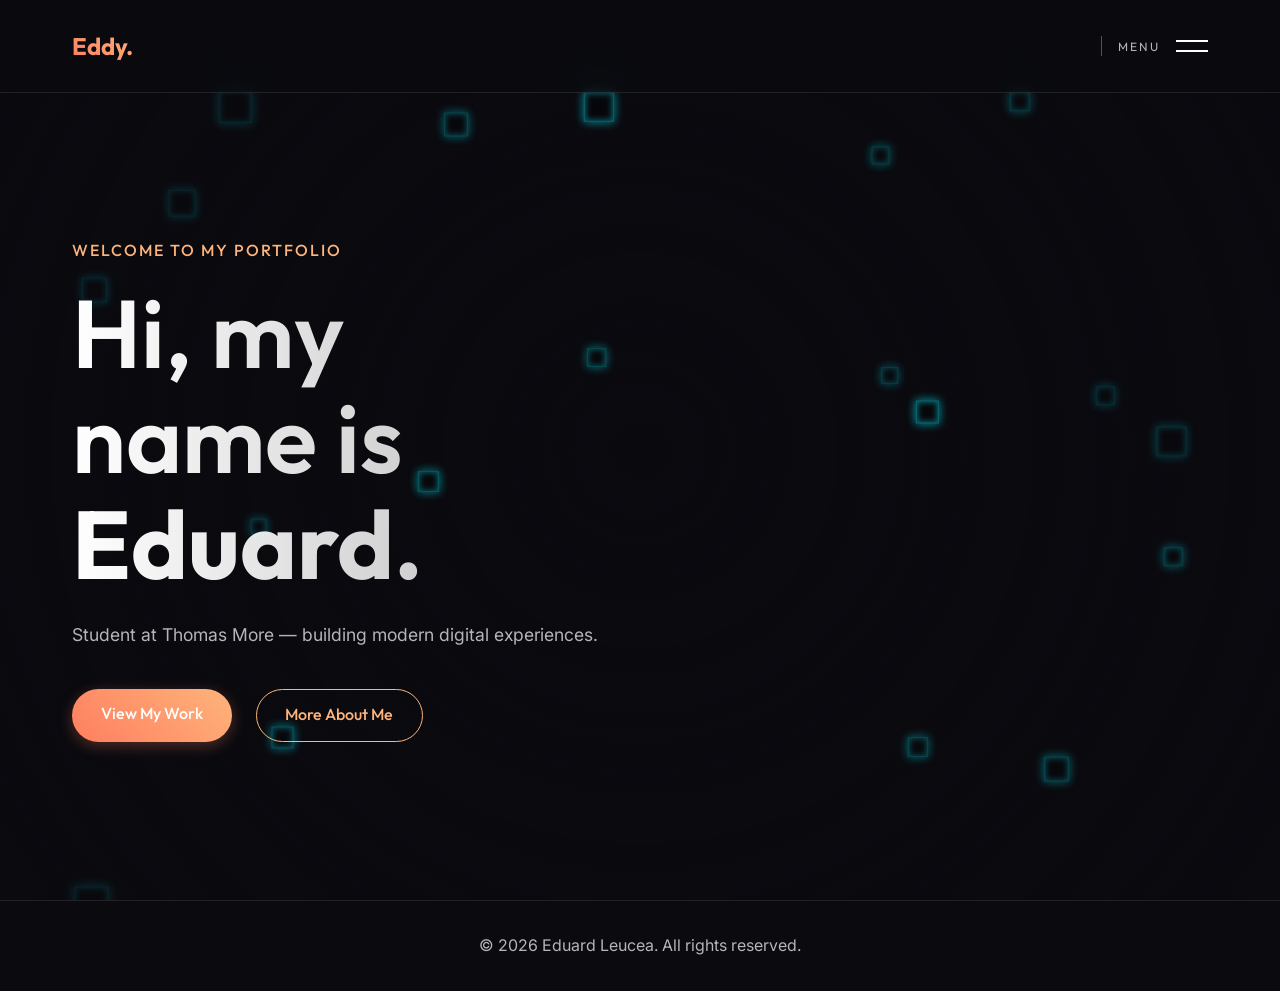
==== commit 7515520a: "refactor: simplify hero section layout using CSS grid and remove redundant container wrappers" ====
--- a/index.html
+++ b/index.html
@@ -49,27 +49,17 @@
         <!-- Cinematic Hero -->
         <section class="hero cinematic-hero">
             <div class="hero-content">
-                <div class="hero-left">
-                    <span class="hero-tagline">WELCOME TO MY PORTFOLIO</span>
-                    <h1 class="hero-title">Hi, my<br>name is <span style="color: var(--accent-secondary); font-weight: 700;">Eduard.</span></h1>
-                    <p class="hero-description">Student at Thomas More — building modern digital experiences.</p>
-                    <div class="hero-actions">
-                        <a href="./projects.html" class="btn btn-primary">View My Work</a>
-                        <a href="./about.html" class="btn btn-secondary">More About Me</a>
-                    </div>
+                <span class="hero-tagline">WELCOME TO MY PORTFOLIO</span>
+                <h1 class="hero-title">Hi, my<br>name is <span style="color: var(--accent-secondary); font-weight: 700;">Eduard.</span></h1>
+                <p class="hero-description">Student at Thomas More — building modern digital experiences.</p>
+                <div class="hero-actions">
+                    <a href="./projects.html" class="btn btn-primary">View My Work</a>
+                    <a href="./about.html" class="btn btn-secondary">More About Me</a>
                 </div>
+            </div>
 
-                <div class="hero-right" id="discord-card-container" style="display: none; opacity: 0; transition: opacity 0.5s ease;">
-                    <div class="discord-card glass-panel">
-                        <div class="discord-status-header">
-                            <span class="status-dot tooltip" id="discord-dot"></span>
-                            <span class="discord-username" id="discord-text">Eduard — Fetching...</span>
-                        </div>
-                        <div class="discord-activity" id="discord-activity" style="display: none;">
-                            <!-- Activity is injected here dynamically -->
-                        </div>
-                    </div>
-                </div>
+            <div class="hero-right" id="discord-card-container" style="display: none; opacity: 0; transition: opacity 0.5s ease;">
+                <!-- Activity is injected here dynamically -->
             </div>
         </section>
     </main>
--- a/style.css
+++ b/style.css
@@ -285,15 +285,18 @@
 
 /* Hero Section */
 .hero {
+    display: grid;
+    grid-template-columns: 1fr 1fr;
     min-height: 100vh;
-    display: flex;
-    align-items: flex-start;
-    justify-content: flex-start;
-    padding-top: 8rem;
+    align-items: center;
+    padding-top: 5rem;
+    gap: 2rem;
 }
 
 .hero-content {
-    max-width: 800px;
+    display: flex;
+    flex-direction: column;
+    justify-content: center;
     text-align: left;
 }
 
@@ -716,93 +719,165 @@
 }
 
 /* Lanyard Status & Hero 2-Column */
-.cinematic-hero .hero-content {
-    display: grid;
-    grid-template-columns: 1fr 1fr;
-    gap: 4rem;
-    align-items: center;
-    width: 100%;
-}
-
-.hero-left {
-    text-align: left;
-    display: flex;
-    flex-direction: column;
-    align-items: flex-start;
-}
-
-.hero-left .hero-actions {
-    justify-content: flex-start;
-}
-
 .hero-right {
     display: flex;
-    justify-content: flex-end;
+    justify-content: center;
+    align-items: center;
 }
 
 .discord-card {
     padding: 1.5rem;
     border-radius: 16px;
-    width: 100%;
-    max-width: 350px;
+    width: 320px;
     pointer-events: none; /* Requested */
     display: flex;
     flex-direction: column;
+    gap: 1.25rem;
+}
+
+.discord-header {
+    display: flex;
+    align-items: center;
+    gap: 8px;
+    font-size: 0.75rem;
+    font-weight: 700;
+    letter-spacing: 1px;
+    color: var(--text-muted);
+    padding-bottom: 0.75rem;
+    border-bottom: 1px solid rgba(255, 255, 255, 0.1);
+}
+
+.discord-logo {
+    width: 20px;
+    height: 20px;
+}
+
+.discord-profile-row {
+    display: flex;
+    align-items: center;
     gap: 1rem;
 }
 
-.discord-status-header {
+.discord-avatar-wrapper {
+    position: relative;
+    width: 80px;
+    height: 80px;
+}
+
+.discord-avatar {
+    width: 100%;
+    height: 100%;
+    border-radius: 50%;
+    object-fit: cover;
+    border: 2px solid var(--status-color, #747f8d);
+}
+
+.status-dot {
+    position: absolute;
+    bottom: 2px;
+    right: 2px;
+    width: 16px;
+    height: 16px;
+    border-radius: 50%;
+    border: 3px solid #1a1b26; /* Match dark background roughly, or glass bg */
+    box-shadow: 0 0 0 0 rgba(0, 0, 0, 0.7);
+    animation: pulseDot 2s infinite;
+}
+
+.discord-names {
+    display: flex;
+    flex-direction: column;
+    gap: 4px;
+}
+
+.discord-display-name {
+    font-family: 'Outfit', sans-serif;
+    font-size: 1.2rem;
+    font-weight: 700;
+    color: var(--text-main);
+}
+
+.discord-username {
+    font-size: 0.9rem;
+    color: var(--text-muted);
+}
+
+.discord-row {
     display: flex;
     align-items: center;
     gap: 0.75rem;
-}
-
-.status-dot {
-    width: 12px;
-    height: 12px;
-    border-radius: 50%;
-    background-color: #747f8d; /* default offline */
-    box-shadow: 0 0 0 0 rgba(116, 127, 141, 0.7);
-    animation: pulseDot 2s infinite;
-}
-
-.discord-username {
-    font-family: 'Outfit', sans-serif;
-    font-weight: 500;
+    font-size: 0.9rem;
+    line-height: 1.4;
+    padding-top: 1rem;
+    border-top: 1px solid rgba(255, 255, 255, 0.1);
+}
+
+.discord-custom-status {
+    color: var(--text-muted);
+    font-style: italic;
+    padding-top: 0;
+    border-top: none;
+    margin-top: -0.5rem;
+}
+
+.discord-custom-emoji {
+    width: 18px;
+    height: 18px;
+    object-fit: contain;
+}
+
+.activity-icon {
+    font-size: 1.2rem;
+    line-height: 1;
+}
+
+.activity-details {
+    display: flex;
+    flex-direction: column;
+    color: var(--text-muted);
+}
+
+.activity-details strong {
     color: var(--text-main);
-    font-size: 1rem;
-}
-
-.discord-activity {
-    font-size: 0.9rem;
-    color: var(--text-muted);
-    line-height: 1.4;
-    display: flex;
-    align-items: flex-start;
-    gap: 0.75rem;
-    padding-top: 0.5rem;
-    border-top: 1px solid rgba(255, 255, 255, 0.05);
+}
+
+.spotify-progress-bar {
+    width: 100%;
+    height: 4px;
+    background: rgba(255, 255, 255, 0.1);
+    border-radius: 2px;
+    margin-top: 8px;
+    overflow: hidden;
+}
+
+.spotify-progress-inner {
+    width: 35%; /* Fixed static visual */
+    height: 100%;
+    background: #1DB954;
+    border-radius: 2px;
 }
 
 @keyframes pulseDot {
-    0% { transform: scale(0.95); box-shadow: 0 0 0 0 var(--dot-color, rgba(255, 255, 255, 0.7)); }
-    70% { transform: scale(1); box-shadow: 0 0 0 10px rgba(0, 0, 0, 0); }
+    0% { transform: scale(0.95); box-shadow: 0 0 0 0 var(--status-color, rgba(255, 255, 255, 0.7)); }
+    70% { transform: scale(1); box-shadow: 0 0 0 6px rgba(0, 0, 0, 0); }
     100% { transform: scale(0.95); box-shadow: 0 0 0 0 rgba(0, 0, 0, 0); }
 }
 
 @media (max-width: 768px) {
-    .cinematic-hero .hero-content {
+    .hero {
         grid-template-columns: 1fr;
-        gap: 2.5rem;
-    }
-    .hero-left {
+    }
+    .hero-content {
         align-items: center;
         text-align: center;
     }
-    .hero-left .hero-actions {
+    .hero-actions {
         justify-content: center;
     }
     .hero-right {
         justify-content: center;
     }
+    .discord-card {
+        max-width: 100%;
+    }
 }
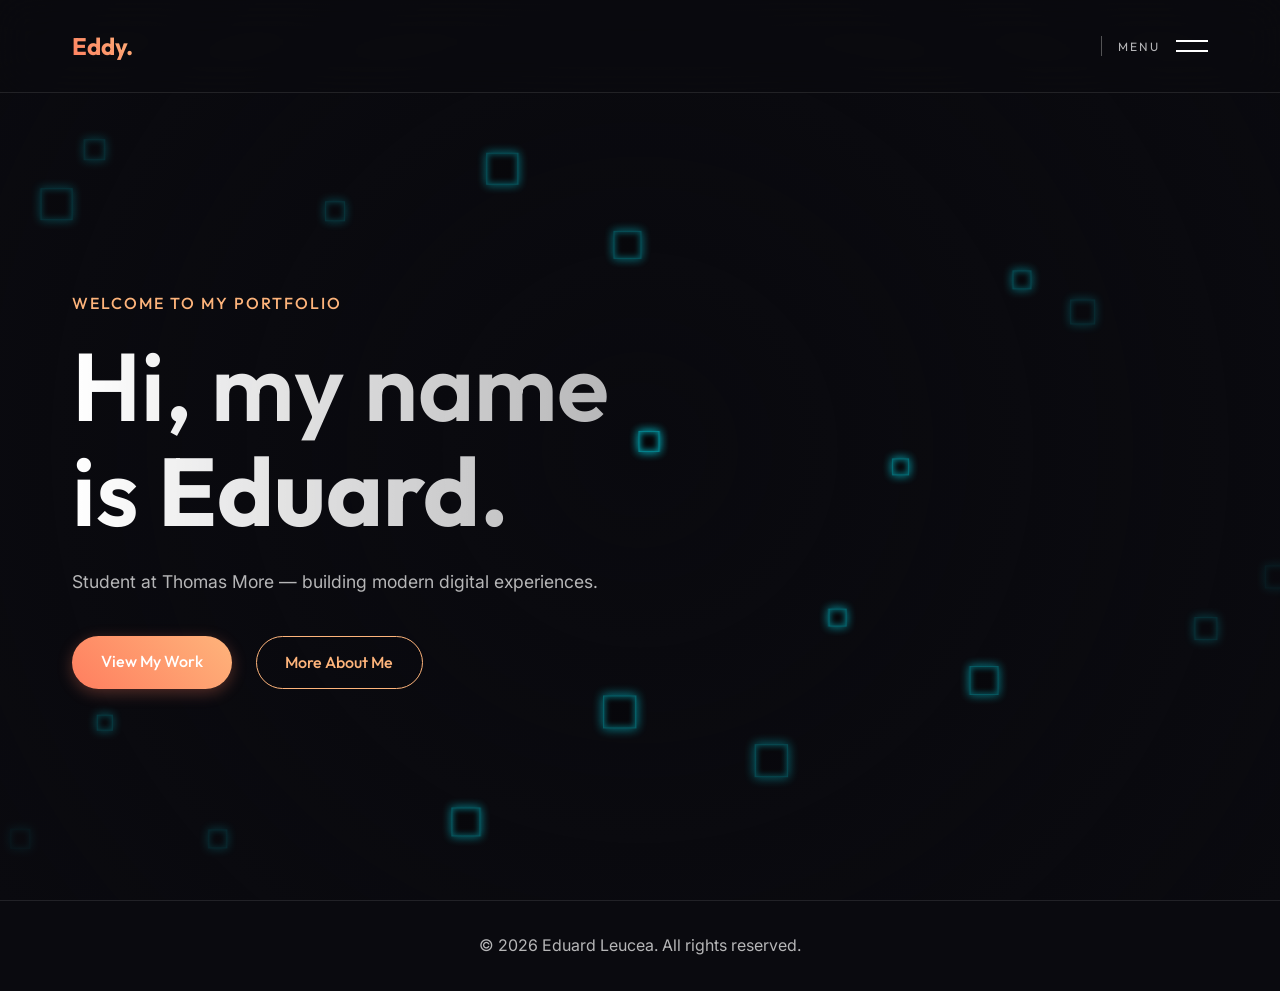
==== commit 99a054df: "style: adjust hero text layout and alignment for improved responsiveness" ====
--- a/index.html
+++ b/index.html
@@ -50,7 +50,7 @@
         <section class="hero cinematic-hero">
             <div class="hero-content">
                 <span class="hero-tagline">WELCOME TO MY PORTFOLIO</span>
-                <h1 class="hero-title">Hi, my<br>name is <span style="color: var(--accent-secondary); font-weight: 700;">Eduard.</span></h1>
+                <h1 class="hero-title">Hi, my name is <span style="color: var(--accent-secondary); font-weight: 700;">Eduard.</span></h1>
                 <p class="hero-description">Student at Thomas More — building modern digital experiences.</p>
                 <div class="hero-actions">
                     <a href="./projects.html" class="btn btn-primary">View My Work</a>
--- a/style.css
+++ b/style.css
@@ -721,7 +721,7 @@
 /* Lanyard Status & Hero 2-Column */
 .hero-right {
     display: flex;
-    justify-content: center;
+    justify-content: flex-end;
     align-items: center;
 }
 
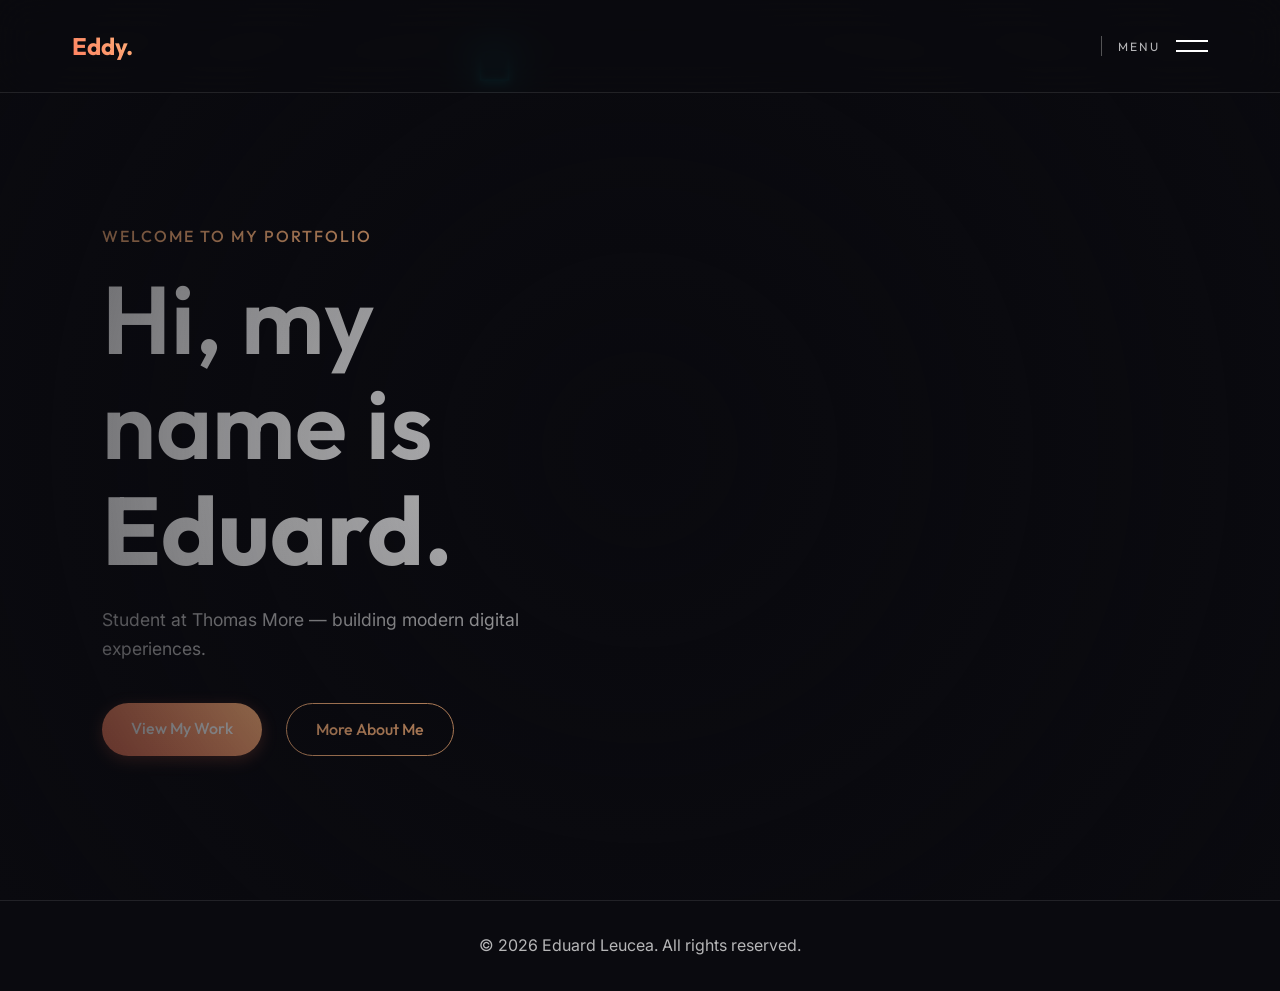
==== commit eb7dd883: "feat: reposition cinematic hero section and update layout spacing" ====
--- a/index.html
+++ b/index.html
@@ -45,23 +45,24 @@
         </ul>
     </nav>
 
+    <!-- Cinematic Hero -->
+    <section class="hero cinematic-hero">
+        <div class="hero-content">
+            <span class="hero-tagline">WELCOME TO MY PORTFOLIO</span>
+            <h1 class="hero-title">Hi, my<br>name is <span style="color: var(--accent-secondary); font-weight: 700;">Eduard.</span></h1>
+            <p class="hero-description">Student at Thomas More — building modern digital experiences.</p>
+            <div class="hero-actions">
+                <a href="./projects.html" class="btn btn-primary">View My Work</a>
+                <a href="./about.html" class="btn btn-secondary">More About Me</a>
+            </div>
+        </div>
+
+        <div class="hero-right" id="discord-card-container" style="display: none; opacity: 0; transition: opacity 0.5s ease;">
+            <!-- Activity is injected here dynamically -->
+        </div>
+    </section>
+
     <main>
-        <!-- Cinematic Hero -->
-        <section class="hero cinematic-hero">
-            <div class="hero-content">
-                <span class="hero-tagline">WELCOME TO MY PORTFOLIO</span>
-                <h1 class="hero-title">Hi, my name is <span style="color: var(--accent-secondary); font-weight: 700;">Eduard.</span></h1>
-                <p class="hero-description">Student at Thomas More — building modern digital experiences.</p>
-                <div class="hero-actions">
-                    <a href="./projects.html" class="btn btn-primary">View My Work</a>
-                    <a href="./about.html" class="btn btn-secondary">More About Me</a>
-                </div>
-            </div>
-
-            <div class="hero-right" id="discord-card-container" style="display: none; opacity: 0; transition: opacity 0.5s ease;">
-                <!-- Activity is injected here dynamically -->
-            </div>
-        </section>
     </main>
 
     <footer class="glass-footer">
--- a/style.css
+++ b/style.css
@@ -290,7 +290,9 @@
     min-height: 100vh;
     align-items: center;
     padding-top: 5rem;
-    gap: 2rem;
+    padding-left: 8vw;
+    padding-right: 8vw;
+    gap: 4rem;
 }
 
 .hero-content {
